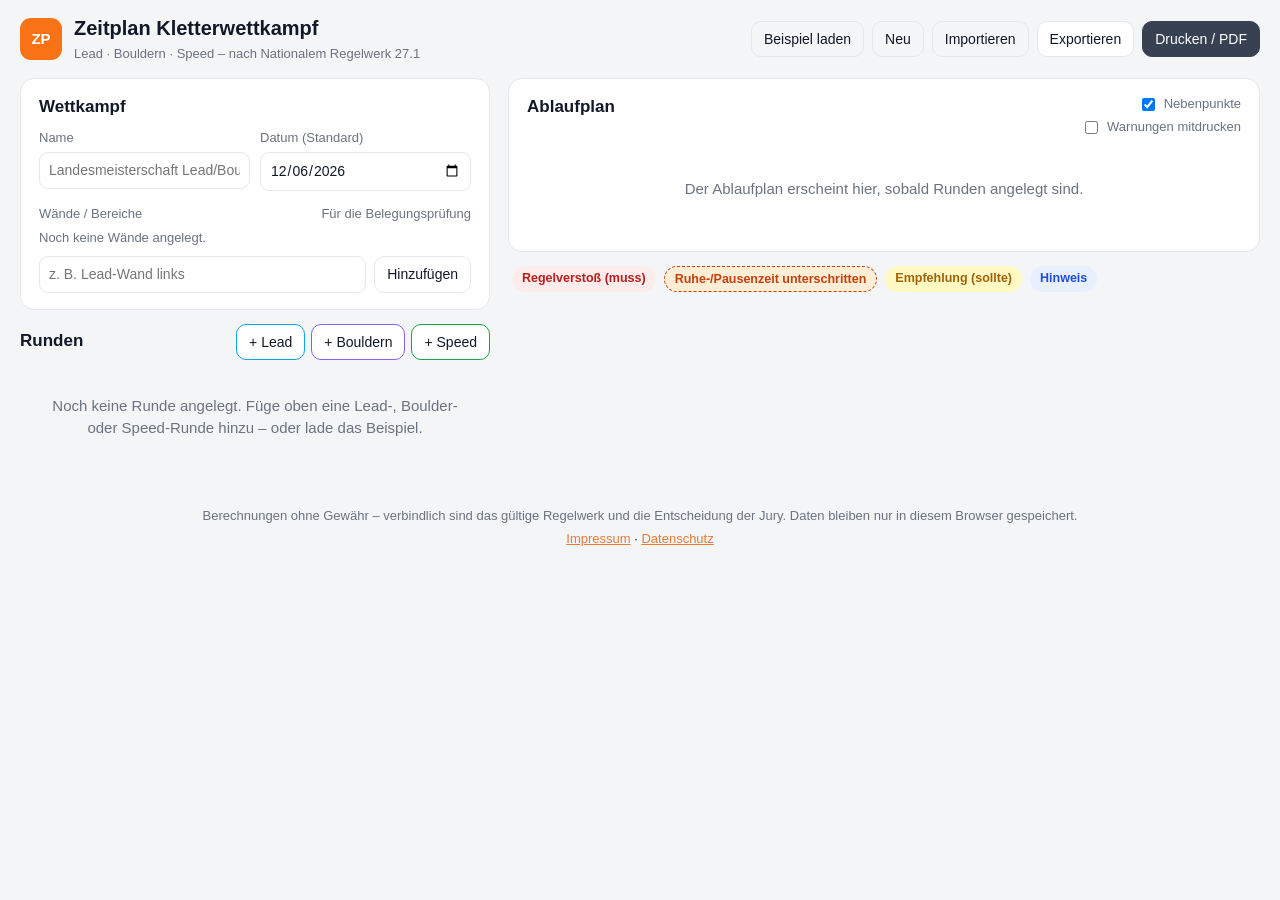
==== index.html @ ea7411f3 "Erste Version: Zeitplan-Rechner für Kletterwettkämpfe Lead, Bouldern und Speed nach Regelwerk 27.1 m" ====
<!doctype html>
<html lang="de">
<head>
<meta charset="utf-8">
<meta http-equiv="Content-Security-Policy" content="default-src 'self'; script-src 'self'; style-src 'self' 'unsafe-inline'; img-src 'self' data:; connect-src 'self'; object-src 'none'; base-uri 'none'; form-action 'none'">
<meta name="referrer" content="no-referrer">
<meta name="viewport" content="width=device-width, initial-scale=1, viewport-fit=cover">
<meta name="theme-color" content="#f4f5f7" media="(prefers-color-scheme: light)">
<meta name="theme-color" content="#0b1120" media="(prefers-color-scheme: dark)">
<title>Zeitplan Kletterwettkampf</title>
<meta name="description" content="Zeitpläne für Kletterwettkämpfe (Lead, Bouldern, Speed) nach dem Nationalen Regelwerk Klettern erstellen und prüfen.">
<link rel="icon" href="data:image/svg+xml,<svg xmlns='http://www.w3.org/2000/svg' viewBox='0 0 100 100'><rect width='100' height='100' rx='22' fill='%23f97316'/><text x='50' y='67' font-size='46' text-anchor='middle' font-family='Arial' font-weight='700' fill='white'>ZP</text></svg>">
<link rel="stylesheet" href="css/style.css">
</head>
<body>
<header class="top">
  <div class="brand"><span class="logo">ZP</span><div><h1>Zeitplan Kletterwettkampf</h1><p class="muted">Lead · Bouldern · Speed – nach Nationalem Regelwerk 27.1</p></div></div>
  <div class="toolbar no-print">
    <button type="button" id="btnExample" class="ghost">Beispiel laden</button>
    <button type="button" id="btnNew" class="ghost">Neu</button>
    <button type="button" id="btnImport" class="ghost">Importieren</button>
    <button type="button" id="btnExport">Exportieren</button>
    <button type="button" id="btnPrint" class="primary">Drucken / PDF</button>
    <input type="file" id="fileImport" accept="application/json,.json" hidden>
  </div>
</header>

<main class="layout">
  <section class="editor no-print" aria-label="Eingabe">
    <div class="card">
      <h2>Wettkampf</h2>
      <div class="grid2">
        <label>Name<input type="text" id="compName" placeholder="Landesmeisterschaft Lead/Boulder 2027"></label>
        <label>Datum (Standard)<input type="date" id="compDate"></label>
      </div>
      <div class="walls">
        <div class="label-row"><span>Wände / Bereiche</span><span class="muted small">Für die Belegungsprüfung</span></div>
        <div id="wallList" class="chips"></div>
        <form id="wallForm" class="inline-form"><input type="text" id="wallInput" placeholder="z. B. Lead-Wand links"><button type="submit">Hinzufügen</button></form>
      </div>
    </div>

    <div class="rounds-head">
      <h2>Runden</h2>
      <div class="add-group">
        <button type="button" data-add="lead" class="tag-lead">+ Lead</button>
        <button type="button" data-add="boulder" class="tag-boulder">+ Bouldern</button>
        <button type="button" data-add="speed" class="tag-speed">+ Speed</button>
      </div>
    </div>
    <div id="roundList"></div>
    <p id="emptyRounds" class="empty muted">Noch keine Runde angelegt. Füge oben eine Lead-, Boulder- oder Speed-Runde hinzu – oder lade das Beispiel.</p>
  </section>

  <section class="plan" aria-label="Ablaufplan">
    <div class="card">
      <div class="plan-head">
        <div>
          <h2 id="planTitle">Ablaufplan</h2>
          <p id="planSub" class="muted small"></p>
        </div>
        <div class="switches no-print">
          <label class="switch"><input type="checkbox" id="showMinor" checked> Nebenpunkte</label>
          <label class="switch"><input type="checkbox" id="printWarn"> Warnungen mitdrucken</label>
        </div>
      </div>
      <div id="summary" class="summary"></div>
      <div id="planBody"></div>
    </div>
    <div class="legend muted small">
      <span class="pill err">Regelverstoß (muss)</span>
      <span class="pill rest">Ruhe-/Pausenzeit unterschritten</span>
      <span class="pill should">Empfehlung (sollte)</span>
      <span class="pill info">Hinweis</span>
    </div>
  </section>
</main>

<footer class="foot no-print">
  <p class="muted small">Berechnungen ohne Gewähr – verbindlich sind das gültige Regelwerk und die Entscheidung der Jury. Daten bleiben nur in diesem Browser gespeichert.</p>
  <p class="small"><a href="impressum.html">Impressum</a> · <a href="datenschutz.html">Datenschutz</a></p>
</footer>

<script src="js/calc.js"></script>
<script src="js/app.js"></script>
</body>
</html>
---- css/style.css ----
:root{
  --bg:#f4f5f7; --card:#ffffff; --text:#111827; --muted:#6b7280; --line:#e5e7eb; --field:#ffffff;
  --accent:#374151; --accent-ink:#ffffff; --brand:#ea7a35; --soft:#f3f4f6;
  --lead:#0ea5e9; --lead-soft:#e0f2fe; --boulder:#8b5cf6; --boulder-soft:#ede9fe; --speed:#16a34a; --speed-soft:#dcfce7;
  --err:#b91c1c; --err-soft:#fdecec; --rest:#c2410c; --rest-soft:#ffedd5; --should:#a16207; --should-soft:#fef9c3; --info:#1d4ed8; --info-soft:#e8efff;
  --radius:14px;
}
@media (prefers-color-scheme: dark){
  :root{
    --bg:#0b1120; --card:#151c2e; --text:#e5e7eb; --muted:#9ca3af; --line:#273248; --field:#0f1626;
    --accent:#e5e7eb; --accent-ink:#111827; --brand:#f08a4b; --soft:#1e2638;
    --lead-soft:#0c2a3d; --boulder-soft:#271c47; --speed-soft:#0f2e1b;
    --err:#f87171; --err-soft:#3a1414; --rest:#fb923c; --rest-soft:#3a1f0b; --should:#facc15; --should-soft:#332a07; --info:#93b4ff; --info-soft:#15203d;
  }
}
*{box-sizing:border-box}
html{-webkit-text-size-adjust:100%}
body{margin:0;background:var(--bg);color:var(--text);font:15px/1.45 -apple-system,BlinkMacSystemFont,"Segoe UI",Roboto,Helvetica,Arial,sans-serif}
h1{font-size:20px;margin:0} h2{font-size:17px;margin:0 0 10px} h3{font-size:15px;margin:0}
a{color:var(--brand)}
.muted{color:var(--muted)} .small{font-size:13px}
button{font:inherit;font-size:14px;border:1px solid var(--line);background:var(--card);color:var(--text);border-radius:10px;padding:7px 12px;cursor:pointer}
button:hover{border-color:var(--muted)}
button.primary{background:var(--accent);color:var(--accent-ink);border-color:var(--accent)}
button.ghost{background:transparent}
button.icon{padding:4px 9px}
button.mini{font-size:12px;padding:3px 8px;border-radius:8px}
input,select{font:inherit;font-size:14px;color:var(--text);background:var(--field);border:1px solid var(--line);border-radius:9px;padding:7px 9px;width:100%;min-width:0}
input[type=checkbox]{width:auto}
input:focus,select:focus,button:focus-visible{outline:2px solid var(--brand);outline-offset:1px}
label{display:flex;flex-direction:column;gap:4px;font-size:13px;color:var(--muted)}
label.check{flex-direction:row;align-items:center;gap:8px;color:var(--text)}
.top{display:flex;justify-content:space-between;align-items:center;gap:12px;flex-wrap:wrap;padding:14px 20px;max-width:1500px;margin:0 auto}
.brand{display:flex;align-items:center;gap:12px}
.brand p{margin:2px 0 0;font-size:13px}
.logo{width:42px;height:42px;border-radius:11px;background:#f97316;color:#fff;font-weight:700;display:grid;place-items:center;flex:none}
.toolbar{display:flex;gap:8px;flex-wrap:wrap}
.layout{display:grid;grid-template-columns:minmax(0,470px) minmax(0,1fr);gap:18px;padding:0 20px 20px;max-width:1500px;margin:0 auto;align-items:start}
@media (max-width:1000px){.layout{grid-template-columns:minmax(0,1fr);padding:0 16px 16px}.top{padding:14px 16px}}
.card{background:var(--card);border:1px solid var(--line);border-radius:var(--radius);padding:16px 18px;margin-bottom:14px}
.grid2{display:grid;grid-template-columns:repeat(2,minmax(0,1fr));gap:10px}
.grid3{display:grid;grid-template-columns:repeat(3,minmax(0,1fr));gap:10px}
@media (max-width:520px){.grid3{grid-template-columns:repeat(2,minmax(0,1fr))}}
.walls{margin-top:14px}
.label-row{display:flex;justify-content:space-between;align-items:baseline;font-size:13px;color:var(--muted);margin-bottom:6px}
.chips{display:flex;flex-wrap:wrap;gap:6px;margin-bottom:8px}
.chip{display:inline-flex;align-items:center;gap:4px;background:var(--soft);border-radius:999px;padding:3px 4px 3px 10px;font-size:13px}
.chip button{border:0;background:transparent;padding:0 6px;font-size:15px;line-height:1;color:var(--muted)}
.inline-form{display:flex;gap:8px}
.rounds-head{display:flex;justify-content:space-between;align-items:center;gap:8px;flex-wrap:wrap;margin:4px 0 10px}
.rounds-head h2{margin:0}
.add-group{display:flex;gap:6px;flex-wrap:wrap}
.tag-lead{border-color:var(--lead)} .tag-boulder{border-color:var(--boulder)} .tag-speed{border-color:var(--speed)}
.empty{text-align:center;padding:20px}
.round{padding:0;overflow:hidden;border-left:5px solid var(--line)}
.round.d-lead{border-left-color:var(--lead)} .round.d-boulder{border-left-color:var(--boulder)} .round.d-speed{border-left-color:var(--speed)}
.round-head{display:flex;align-items:center;gap:10px;padding:12px 14px;cursor:pointer}
.round-head .title{flex:1;min-width:0}
.round-head .title b{display:block;font-size:15px;white-space:nowrap;overflow:hidden;text-overflow:ellipsis}
.round-head .title span{font-size:13px;color:var(--muted)}
.round-head .chev{transition:transform .15s;color:var(--muted)}
.round.open .chev{transform:rotate(90deg)}
.round-body{display:none;padding:2px 14px 14px;border-top:1px solid var(--line)}
.round.open .round-body{display:block}
.fs{margin-top:12px}
.fs-title{font-size:12px;font-weight:600;color:var(--muted);text-transform:uppercase;letter-spacing:.04em;margin:0 0 6px}
.wallpick{display:flex;flex-wrap:wrap;gap:6px 14px}
.round-actions{display:flex;gap:8px;justify-content:flex-end;margin-top:14px}
.warns{display:flex;flex-direction:column;gap:6px;margin-top:12px}
.warn{border-radius:10px;padding:8px 10px;font-size:13px;display:flex;gap:8px;align-items:flex-start;justify-content:space-between}
.warn.error{background:var(--err-soft);color:var(--err)}
.warn.rest{background:var(--rest-soft);color:var(--rest);border:1.5px dashed var(--rest)}
.warn.should{background:var(--should-soft);color:var(--should)}
.warn.info{background:var(--info-soft);color:var(--info)}
.warn button{flex:none;border-color:currentColor;color:inherit;background:transparent}
.badges{display:flex;gap:4px}
.badge{font-size:11px;font-weight:700;border-radius:999px;padding:2px 7px}
.badge.error{background:var(--err-soft);color:var(--err)} .badge.rest{background:var(--rest-soft);color:var(--rest)} .badge.should{background:var(--should-soft);color:var(--should)} .badge.info{background:var(--info-soft);color:var(--info)}
details.detail{margin-top:12px}
details.detail summary{cursor:pointer;font-size:13px;color:var(--muted)}
.detail-wrap{max-height:320px;overflow:auto;margin-top:6px;border:1px solid var(--line);border-radius:10px}
table{border-collapse:collapse;width:100%}
.detail-wrap td,.detail-wrap th{font-size:12.5px;padding:4px 8px;border-bottom:1px solid var(--line);text-align:left;white-space:nowrap}
.detail-wrap th{position:sticky;top:0;background:var(--card);color:var(--muted);font-weight:600}
td.warncell{color:var(--rest);font-weight:600}
.plan-head{display:flex;justify-content:space-between;align-items:flex-start;gap:10px}
.switch{flex-direction:row;align-items:center;gap:6px;white-space:nowrap}
.switches{display:flex;flex-direction:column;gap:4px;align-items:flex-end}
.summary{display:flex;gap:8px;flex-wrap:wrap;margin:6px 0 12px}
.pill{display:inline-block;border-radius:999px;padding:3px 10px;font-size:12.5px;font-weight:600}
.pill.err{background:var(--err-soft);color:var(--err)} .pill.rest{background:var(--rest-soft);color:var(--rest);border:1.5px dashed var(--rest)} .pill.should{background:var(--should-soft);color:var(--should)} .pill.info{background:var(--info-soft);color:var(--info)} .pill.ok{background:var(--speed-soft);color:var(--speed)}
.legend{display:flex;gap:8px;flex-wrap:wrap;padding:0 4px}
.day-title{font-size:15px;font-weight:700;margin:16px 0 6px;padding-bottom:4px;border-bottom:2px solid var(--text)}
.day-title:first-child{margin-top:0}
.plan-table{table-layout:fixed}
.plan-table th{font-size:12px;color:var(--muted);text-align:left;font-weight:600;padding:6px 8px;border-bottom:1px solid var(--line)}
.plan-table td{font-size:14px;padding:7px 8px;border-bottom:1px solid var(--line);vertical-align:top}
.plan-table col.c-time{width:62px} .plan-table col.c-cat{width:24%} .plan-table col.c-wall{width:16%}
.plan-table tr.minor td{color:var(--muted);font-size:13px;padding-top:4px;padding-bottom:4px}
.plan-table tr.main td.ev{font-weight:600}
.plan-table td.time{font-variant-numeric:tabular-nums;font-weight:600}
.dot{display:inline-block;width:9px;height:9px;border-radius:50%;margin-right:6px;vertical-align:1px}
.dot.lead{background:var(--lead)} .dot.boulder{background:var(--boulder)} .dot.speed{background:var(--speed)}
.cat small{display:block;color:var(--muted);font-size:12px}
.rowwarn{display:block;margin-top:4px;font-size:12.5px;font-weight:600;border-radius:7px;padding:3px 7px}
.rowwarn.error{background:var(--err-soft);color:var(--err)} .rowwarn.rest{background:var(--rest-soft);color:var(--rest);border:1.5px dashed var(--rest)} .rowwarn.should{background:var(--should-soft);color:var(--should)} .rowwarn.info{background:var(--info-soft);color:var(--info)}
.jump{cursor:pointer}
.jump:hover td{background:var(--soft)}
.foot{text-align:center;padding:10px 16px 30px}
.foot p{margin:4px 0}
@media (max-width:640px){
  .plan-table col.c-wall{width:0}.plan-table .wallcol{display:none}
  .plan-table col.c-cat{width:32%}
}
@media print{
  @page{size:A4;margin:12mm}
  body{background:#fff;color:#000;font-size:12px}
  .no-print{display:none!important}
  .layout{display:block;padding:0}
  .top{padding:0 0 8px}
  .card{border:0;padding:0}
  .plan-table td{font-size:11.5px;padding:4px 6px}
  .plan-table tr{break-inside:avoid}
  .day-title{break-after:avoid}
  .rowwarn{border:1px solid #999!important;background:#fff!important;color:#000!important}
  .legend{display:none}
  body:not(.print-warn) .rowwarn, body:not(.print-warn) .summary{display:none}
}
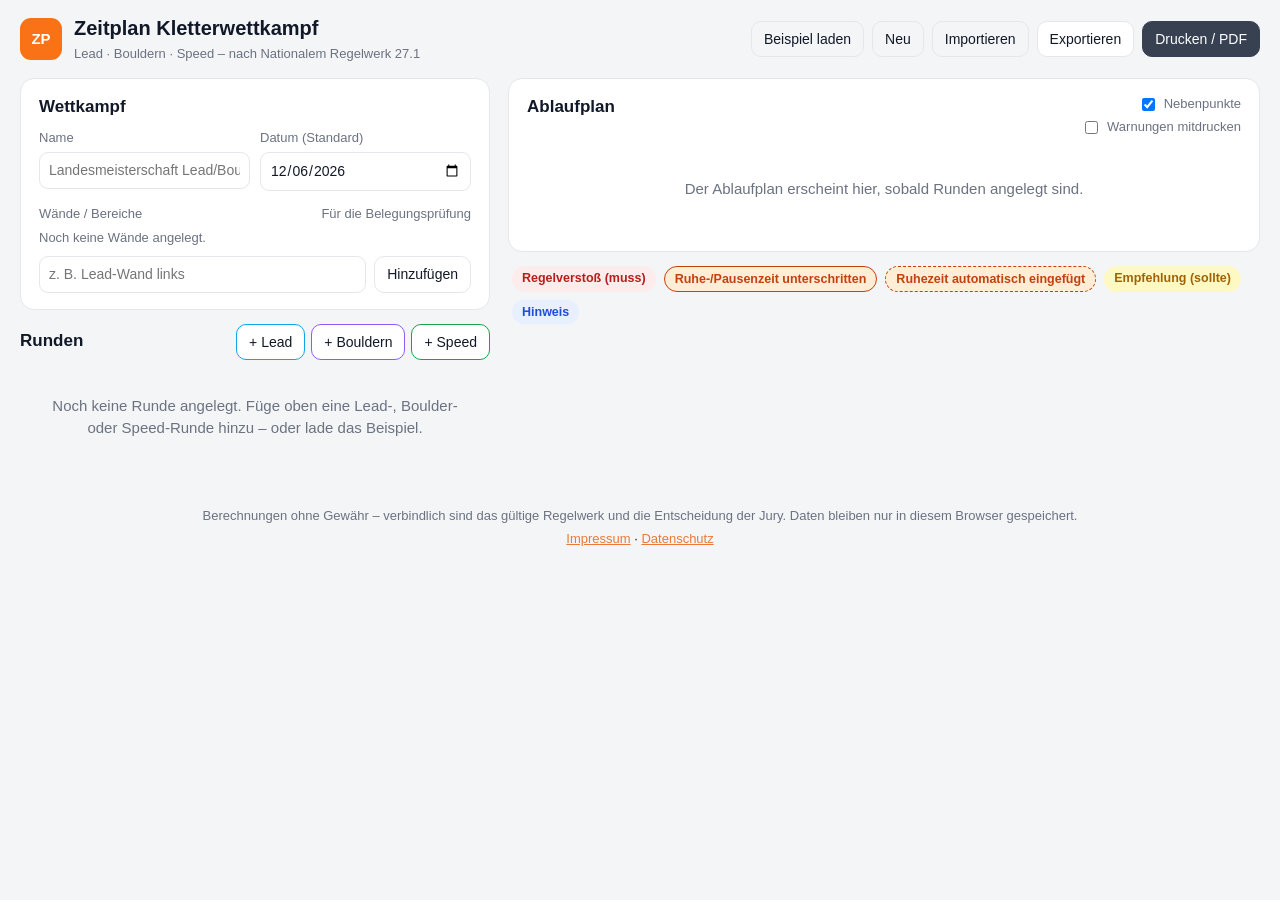
==== commit 764165fb: "Lead: 50-min-Ruhezeit automatisch, Routen parallel/nacheinander; Boulder: Pausen-Rotation; einfacher" ====
--- a/index.html
+++ b/index.html
@@ -70,6 +70,7 @@
     <div class="legend muted small">
       <span class="pill err">Regelverstoß (muss)</span>
       <span class="pill rest">Ruhe-/Pausenzeit unterschritten</span>
+      <span class="pill auto">Ruhezeit automatisch eingefügt</span>
       <span class="pill should">Empfehlung (sollte)</span>
       <span class="pill info">Hinweis</span>
     </div>
--- a/css/style.css
+++ b/css/style.css
@@ -62,6 +62,30 @@
 .round.open .chev{transform:rotate(90deg)}
 .round-body{display:none;padding:2px 14px 14px;border-top:1px solid var(--line)}
 .round.open .round-body{display:block}
+.frow{display:flex;flex-wrap:wrap;gap:8px 10px;align-items:flex-end;margin-top:10px}
+.frow .cat-in{flex:1;min-width:160px}
+.seg{display:inline-flex;border:1px solid var(--line);border-radius:10px;overflow:hidden;background:var(--field);flex-wrap:wrap}
+.seg button{border:0;border-radius:0;padding:7px 11px;font-size:13.5px;background:transparent;color:var(--muted)}
+.seg button+button{border-left:1px solid var(--line)}
+.seg button.on{background:var(--accent);color:var(--accent-ink);font-weight:600}
+.nf{width:auto;flex:0 0 auto}
+.nf input[type=time]{width:110px}
+.num{display:flex;align-items:center;border:1px solid var(--line);border-radius:9px;background:var(--field);overflow:hidden}
+.num input{border:0;border-radius:0;width:64px;padding:7px 4px 7px 9px;background:transparent}
+.num:focus-within{outline:2px solid var(--brand);outline-offset:1px}
+.num input:focus{outline:none}
+.num em{font-style:normal;font-size:12.5px;color:var(--muted);padding-right:9px}
+.lab{display:flex;flex-direction:column;gap:4px;font-size:13px;color:var(--muted)}
+.lab-inline{font-size:13px;color:var(--muted);align-self:center}
+.walls-row{align-items:center}
+.wchip{border-radius:999px;padding:5px 12px;font-size:13px;color:var(--muted)}
+.wchip.on{background:var(--accent);color:var(--accent-ink);border-color:var(--accent)}
+.hint{margin:6px 0 0;font-size:12.5px;color:var(--muted)}
+details.more{margin-top:12px;border-top:1px solid var(--line);padding-top:10px}
+details.more summary{cursor:pointer;font-size:13.5px;font-weight:600}
+.fgrid{display:flex;flex-wrap:wrap;gap:10px;margin-top:10px}
+.fgrid .nf{flex:1 1 150px}
+.fgrid .num input{width:100%}
 .fs{margin-top:12px}
 .fs-title{font-size:12px;font-weight:600;color:var(--muted);text-transform:uppercase;letter-spacing:.04em;margin:0 0 6px}
 .wallpick{display:flex;flex-wrap:wrap;gap:6px 14px}
@@ -69,12 +93,14 @@
 .warns{display:flex;flex-direction:column;gap:6px;margin-top:12px}
 .warn{border-radius:10px;padding:8px 10px;font-size:13px;display:flex;gap:8px;align-items:flex-start;justify-content:space-between}
 .warn.error{background:var(--err-soft);color:var(--err)}
-.warn.rest{background:var(--rest-soft);color:var(--rest);border:1.5px dashed var(--rest)}
+.warn.auto{background:var(--rest-soft);color:var(--rest);border:1.5px dashed var(--rest)}
+.warn.rest{background:var(--rest-soft);color:var(--rest);border:1.5px solid var(--rest)}
 .warn.should{background:var(--should-soft);color:var(--should)}
 .warn.info{background:var(--info-soft);color:var(--info)}
 .warn button{flex:none;border-color:currentColor;color:inherit;background:transparent}
 .badges{display:flex;gap:4px}
 .badge{font-size:11px;font-weight:700;border-radius:999px;padding:2px 7px}
+.badge.auto{background:var(--rest-soft);color:var(--rest)}
 .badge.error{background:var(--err-soft);color:var(--err)} .badge.rest{background:var(--rest-soft);color:var(--rest)} .badge.should{background:var(--should-soft);color:var(--should)} .badge.info{background:var(--info-soft);color:var(--info)}
 details.detail{margin-top:12px}
 details.detail summary{cursor:pointer;font-size:13px;color:var(--muted)}
@@ -88,7 +114,8 @@
 .switches{display:flex;flex-direction:column;gap:4px;align-items:flex-end}
 .summary{display:flex;gap:8px;flex-wrap:wrap;margin:6px 0 12px}
 .pill{display:inline-block;border-radius:999px;padding:3px 10px;font-size:12.5px;font-weight:600}
-.pill.err{background:var(--err-soft);color:var(--err)} .pill.rest{background:var(--rest-soft);color:var(--rest);border:1.5px dashed var(--rest)} .pill.should{background:var(--should-soft);color:var(--should)} .pill.info{background:var(--info-soft);color:var(--info)} .pill.ok{background:var(--speed-soft);color:var(--speed)}
+.pill.auto{background:var(--rest-soft);color:var(--rest);border:1.5px dashed var(--rest)}
+.pill.err{background:var(--err-soft);color:var(--err)} .pill.rest{background:var(--rest-soft);color:var(--rest);border:1.5px solid var(--rest)} .pill.should{background:var(--should-soft);color:var(--should)} .pill.info{background:var(--info-soft);color:var(--info)} .pill.ok{background:var(--speed-soft);color:var(--speed)}
 .legend{display:flex;gap:8px;flex-wrap:wrap;padding:0 4px}
 .day-title{font-size:15px;font-weight:700;margin:16px 0 6px;padding-bottom:4px;border-bottom:2px solid var(--text)}
 .day-title:first-child{margin-top:0}
@@ -103,7 +130,8 @@
 .dot.lead{background:var(--lead)} .dot.boulder{background:var(--boulder)} .dot.speed{background:var(--speed)}
 .cat small{display:block;color:var(--muted);font-size:12px}
 .rowwarn{display:block;margin-top:4px;font-size:12.5px;font-weight:600;border-radius:7px;padding:3px 7px}
-.rowwarn.error{background:var(--err-soft);color:var(--err)} .rowwarn.rest{background:var(--rest-soft);color:var(--rest);border:1.5px dashed var(--rest)} .rowwarn.should{background:var(--should-soft);color:var(--should)} .rowwarn.info{background:var(--info-soft);color:var(--info)}
+.rowwarn.auto{background:var(--rest-soft);color:var(--rest);border:1.5px dashed var(--rest)}
+.rowwarn.error{background:var(--err-soft);color:var(--err)} .rowwarn.rest{background:var(--rest-soft);color:var(--rest);border:1.5px solid var(--rest)} .rowwarn.should{background:var(--should-soft);color:var(--should)} .rowwarn.info{background:var(--info-soft);color:var(--info)}
 .jump{cursor:pointer}
 .jump:hover td{background:var(--soft)}
 .foot{text-align:center;padding:10px 16px 30px}
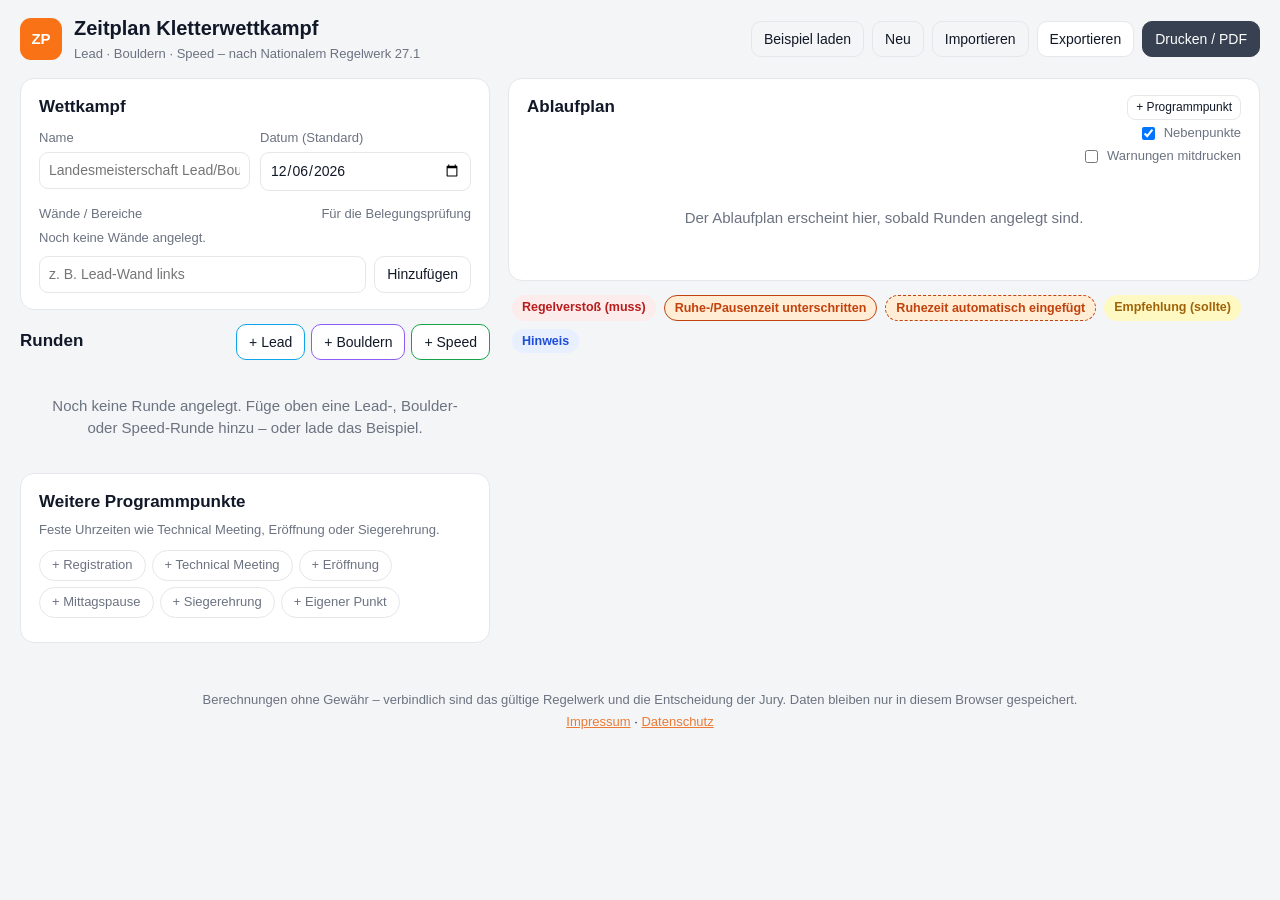
==== commit 11ec5a07: "Lead: Feld aufteilen mit Pause und Routentausch; Programmpunkte; zusammengefasste Öffnungen - Lead p" ====
--- a/index.html
+++ b/index.html
@@ -50,6 +50,13 @@
     </div>
     <div id="roundList"></div>
     <p id="emptyRounds" class="empty muted">Noch keine Runde angelegt. Füge oben eine Lead-, Boulder- oder Speed-Runde hinzu – oder lade das Beispiel.</p>
+
+    <div class="card" id="itemsCard">
+      <h2>Weitere Programmpunkte</h2>
+      <p class="muted small" style="margin:-4px 0 10px">Feste Uhrzeiten wie Technical Meeting, Eröffnung oder Siegerehrung.</p>
+      <div id="itemList"></div>
+      <div id="itemPresets" class="chips" style="margin-top:10px"></div>
+    </div>
   </section>
 
   <section class="plan" aria-label="Ablaufplan">
@@ -60,6 +67,7 @@
           <p id="planSub" class="muted small"></p>
         </div>
         <div class="switches no-print">
+          <button type="button" class="mini" data-additem="">+ Programmpunkt</button>
           <label class="switch"><input type="checkbox" id="showMinor" checked> Nebenpunkte</label>
           <label class="switch"><input type="checkbox" id="printWarn"> Warnungen mitdrucken</label>
         </div>
--- a/css/style.css
+++ b/css/style.css
@@ -127,6 +127,14 @@
 .plan-table tr.main td.ev{font-weight:600}
 .plan-table td.time{font-variant-numeric:tabular-nums;font-weight:600}
 .dot{display:inline-block;width:9px;height:9px;border-radius:50%;margin-right:6px;vertical-align:1px}
+.dot.item{background:var(--muted)}
+.item{display:grid;grid-template-columns:96px minmax(0,1fr) 140px auto;gap:6px;padding:8px 0;border-bottom:1px solid var(--line);align-items:center}
+.item input[data-ik=time]{grid-column:1;grid-row:1}
+.item input[data-ik=title]{grid-column:2 / 4;grid-row:1;font-weight:600}
+.item button{grid-column:4;grid-row:1}
+.item input[data-ik=note]{grid-column:1 / 3;grid-row:2}
+.item input[data-ik=day]{grid-column:3 / 5;grid-row:2}
+.plan-table tr.item-row td.ev{font-weight:600}
 .dot.lead{background:var(--lead)} .dot.boulder{background:var(--boulder)} .dot.speed{background:var(--speed)}
 .cat small{display:block;color:var(--muted);font-size:12px}
 .rowwarn{display:block;margin-top:4px;font-size:12.5px;font-weight:600;border-radius:7px;padding:3px 7px}
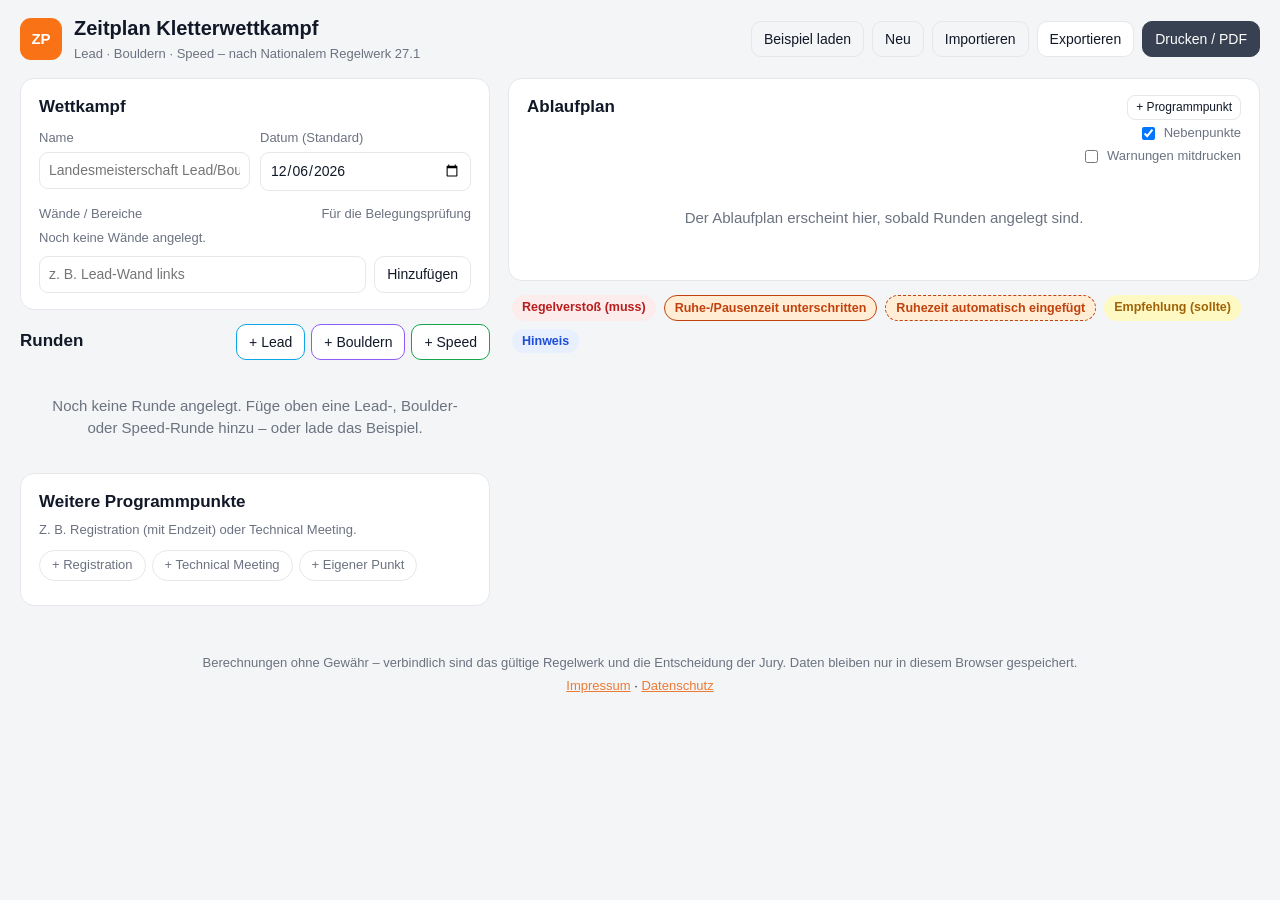
==== commit 2bdee290: "Boulder-Formate nach Rotationsschema, Startgruppen, verschränkte Speed-Finals, Start im Anschluss - " ====
--- a/index.html
+++ b/index.html
@@ -53,7 +53,7 @@
 
     <div class="card" id="itemsCard">
       <h2>Weitere Programmpunkte</h2>
-      <p class="muted small" style="margin:-4px 0 10px">Feste Uhrzeiten wie Technical Meeting, Eröffnung oder Siegerehrung.</p>
+      <p class="muted small" style="margin:-4px 0 10px">Z. B. Registration (mit Endzeit) oder Technical Meeting.</p>
       <div id="itemList"></div>
       <div id="itemPresets" class="chips" style="margin-top:10px"></div>
     </div>
--- a/css/style.css
+++ b/css/style.css
@@ -128,12 +128,13 @@
 .plan-table td.time{font-variant-numeric:tabular-nums;font-weight:600}
 .dot{display:inline-block;width:9px;height:9px;border-radius:50%;margin-right:6px;vertical-align:1px}
 .dot.item{background:var(--muted)}
-.item{display:grid;grid-template-columns:96px minmax(0,1fr) 140px auto;gap:6px;padding:8px 0;border-bottom:1px solid var(--line);align-items:center}
+.item{display:grid;grid-template-columns:96px 96px minmax(0,1fr) auto;gap:6px;padding:8px 0;border-bottom:1px solid var(--line);align-items:center}
 .item input[data-ik=time]{grid-column:1;grid-row:1}
-.item input[data-ik=title]{grid-column:2 / 4;grid-row:1;font-weight:600}
+.item input[data-ik=until]{grid-column:2;grid-row:1}
+.item input[data-ik=title]{grid-column:3;grid-row:1;font-weight:600}
 .item button{grid-column:4;grid-row:1}
-.item input[data-ik=note]{grid-column:1 / 3;grid-row:2}
-.item input[data-ik=day]{grid-column:3 / 5;grid-row:2}
+.item input[data-ik=day]{grid-column:1 / 3;grid-row:2}
+.item input[data-ik=note]{grid-column:3 / 5;grid-row:2}
 .plan-table tr.item-row td.ev{font-weight:600}
 .dot.lead{background:var(--lead)} .dot.boulder{background:var(--boulder)} .dot.speed{background:var(--speed)}
 .cat small{display:block;color:var(--muted);font-size:12px}
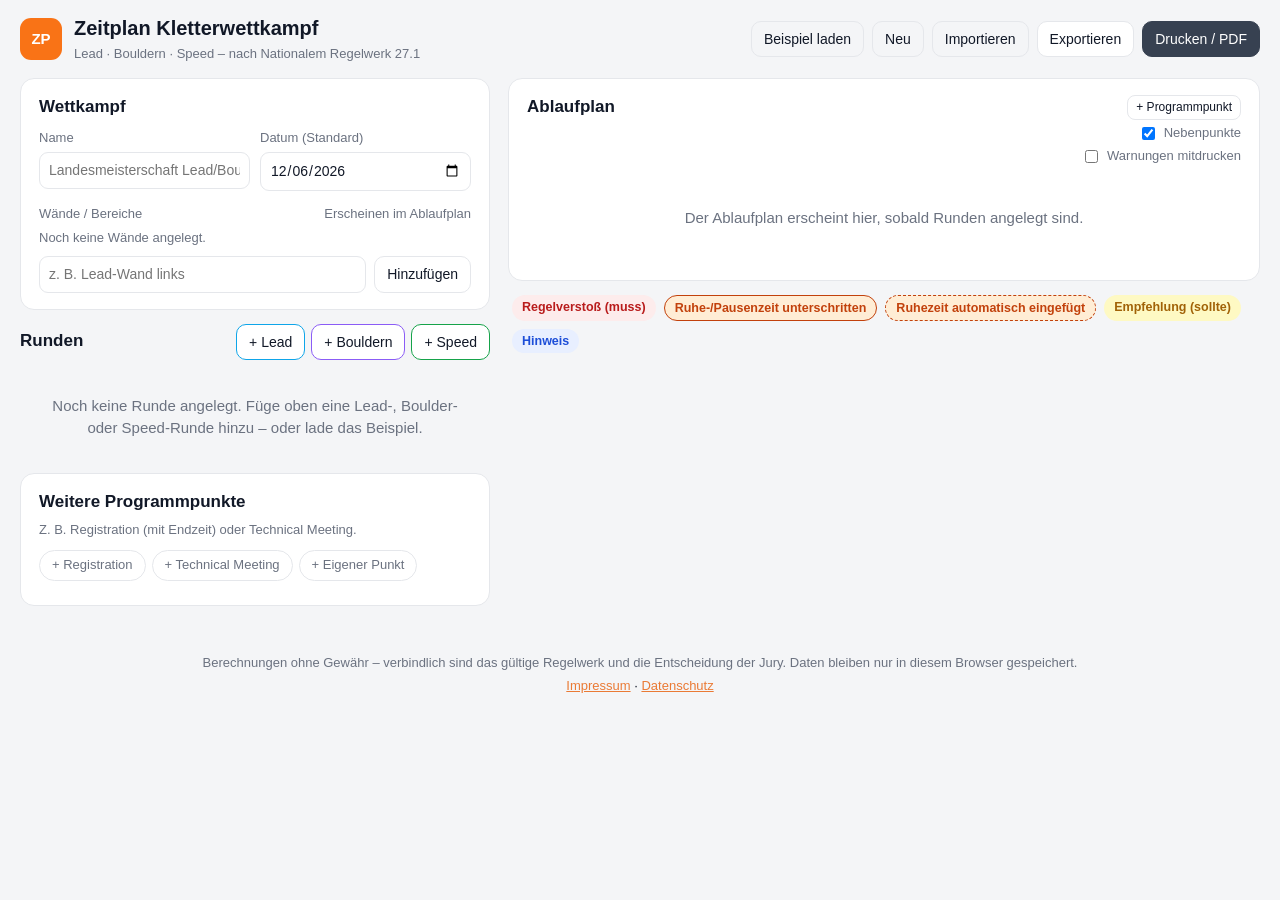
==== commit 35b39c6b: "Belegungsprüfung der Wände entfernt, Wände bleiben als Zuordnung im Plan Co-Authored-By: Claude Opus" ====
--- a/index.html
+++ b/index.html
@@ -34,7 +34,7 @@
         <label>Datum (Standard)<input type="date" id="compDate"></label>
       </div>
       <div class="walls">
-        <div class="label-row"><span>Wände / Bereiche</span><span class="muted small">Für die Belegungsprüfung</span></div>
+        <div class="label-row"><span>Wände / Bereiche</span><span class="muted small">Erscheinen im Ablaufplan</span></div>
         <div id="wallList" class="chips"></div>
         <form id="wallForm" class="inline-form"><input type="text" id="wallInput" placeholder="z. B. Lead-Wand links"><button type="submit">Hinzufügen</button></form>
       </div>
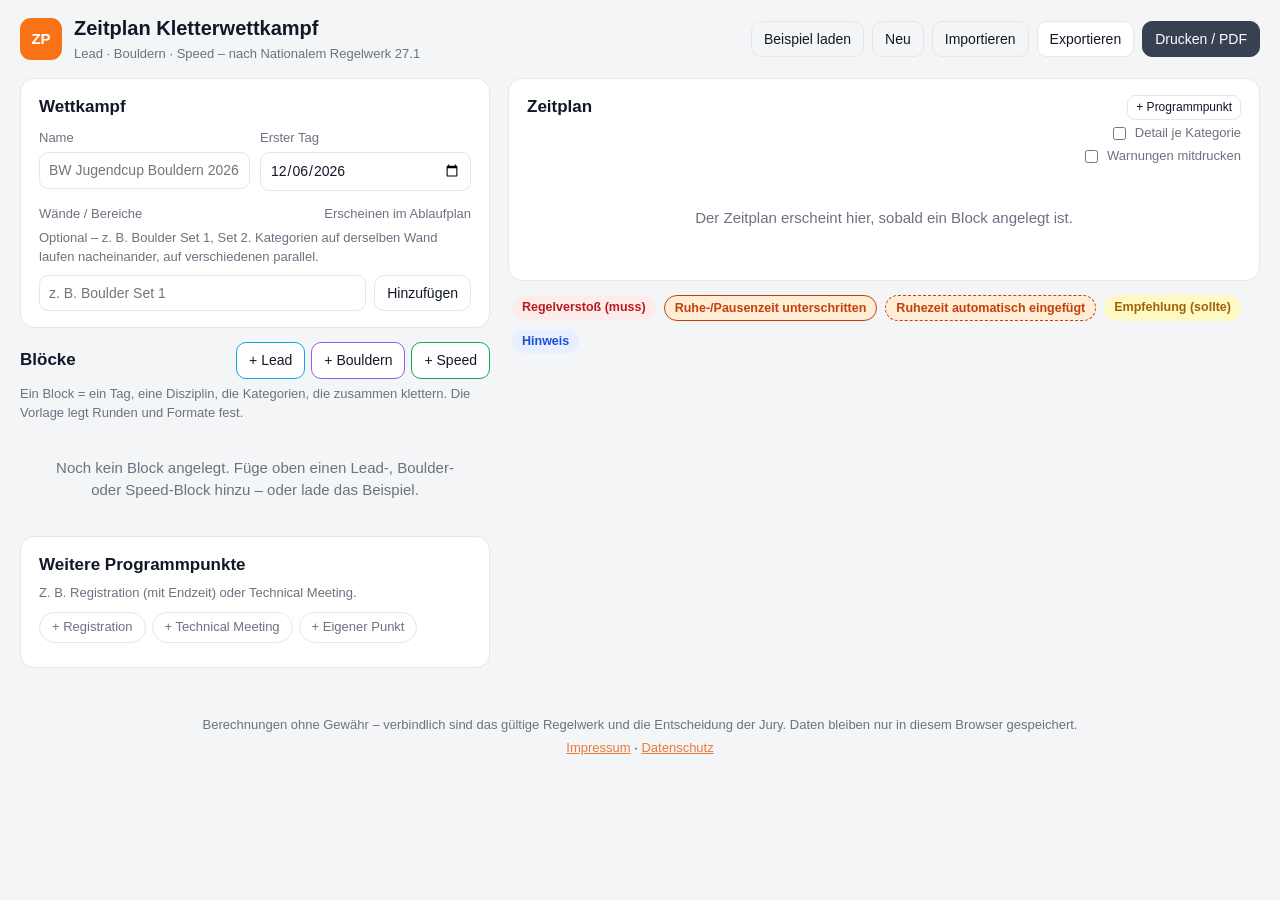
==== commit 42895da8: "Eingabe in Blöcken mit Vorlagen, Zeitplan im Stil der Ausschreibung - Block = Tag + Disziplin + Kate" ====
--- a/index.html
+++ b/index.html
@@ -30,26 +30,27 @@
     <div class="card">
       <h2>Wettkampf</h2>
       <div class="grid2">
-        <label>Name<input type="text" id="compName" placeholder="Landesmeisterschaft Lead/Boulder 2027"></label>
-        <label>Datum (Standard)<input type="date" id="compDate"></label>
+        <label>Name<input type="text" id="compName" placeholder="BW Jugendcup Bouldern 2026"></label>
+        <label>Erster Tag<input type="date" id="compDate"></label>
       </div>
       <div class="walls">
         <div class="label-row"><span>Wände / Bereiche</span><span class="muted small">Erscheinen im Ablaufplan</span></div>
         <div id="wallList" class="chips"></div>
-        <form id="wallForm" class="inline-form"><input type="text" id="wallInput" placeholder="z. B. Lead-Wand links"><button type="submit">Hinzufügen</button></form>
+        <form id="wallForm" class="inline-form"><input type="text" id="wallInput" placeholder="z. B. Boulder Set 1"><button type="submit">Hinzufügen</button></form>
       </div>
     </div>
 
     <div class="rounds-head">
-      <h2>Runden</h2>
+      <h2>Blöcke</h2>
       <div class="add-group">
-        <button type="button" data-add="lead" class="tag-lead">+ Lead</button>
-        <button type="button" data-add="boulder" class="tag-boulder">+ Bouldern</button>
-        <button type="button" data-add="speed" class="tag-speed">+ Speed</button>
+        <button type="button" data-addblock="lead" class="tag-lead">+ Lead</button>
+        <button type="button" data-addblock="boulder" class="tag-boulder">+ Bouldern</button>
+        <button type="button" data-addblock="speed" class="tag-speed">+ Speed</button>
       </div>
     </div>
-    <div id="roundList"></div>
-    <p id="emptyRounds" class="empty muted">Noch keine Runde angelegt. Füge oben eine Lead-, Boulder- oder Speed-Runde hinzu – oder lade das Beispiel.</p>
+    <p class="muted small" style="margin:-4px 0 10px">Ein Block = ein Tag, eine Disziplin, die Kategorien, die zusammen klettern. Die Vorlage legt Runden und Formate fest.</p>
+    <div id="blockList"></div>
+    <p id="emptyBlocks" class="empty muted">Noch kein Block angelegt. Füge oben einen Lead-, Boulder- oder Speed-Block hinzu – oder lade das Beispiel.</p>
 
     <div class="card" id="itemsCard">
       <h2>Weitere Programmpunkte</h2>
@@ -68,7 +69,7 @@
         </div>
         <div class="switches no-print">
           <button type="button" class="mini" data-additem="">+ Programmpunkt</button>
-          <label class="switch"><input type="checkbox" id="showMinor" checked> Nebenpunkte</label>
+          <label class="switch"><input type="checkbox" id="showDetail"> Detail je Kategorie</label>
           <label class="switch"><input type="checkbox" id="printWarn"> Warnungen mitdrucken</label>
         </div>
       </div>
--- a/css/style.css
+++ b/css/style.css
@@ -163,3 +163,26 @@
   .legend{display:none}
   body:not(.print-warn) .rowwarn, body:not(.print-warn) .summary{display:none}
 }
+
+/* Blöcke */
+.nf.grow{flex:1 1 220px}
+table.cats{width:100%;border-collapse:collapse;margin-top:12px;table-layout:fixed}
+table.cats th{font-size:12px;color:var(--muted);font-weight:600;text-align:left;padding:0 4px 4px}
+table.cats td{padding:3px 4px}
+table.cats th.n,table.cats td.n{width:78px}
+table.cats td:last-child,table.cats th:last-child{width:34px}
+table.cats input,table.cats select{padding:6px 7px}
+table.cats + .mini{margin-top:6px}
+.phase-detail{border-top:1px dashed var(--line);margin-top:12px;padding-top:8px}
+.phase-detail .fs-title{margin-bottom:0}
+
+/* Zeitplan im Stil einer Ausschreibung */
+.day{margin-bottom:22px}
+.day .day-title{font-size:16px;margin:0 0 8px}
+table.sched{width:100%;border-collapse:collapse}
+table.sched td{padding:5px 8px;font-size:14.5px;border-bottom:1px solid var(--line);vertical-align:top}
+table.sched td.tm{white-space:nowrap;text-align:left;width:46%;font-variant-numeric:tabular-nums}
+table.sched tr.main td{font-weight:600}
+.day-warns{display:flex;flex-direction:column;gap:4px;margin-top:8px}
+.day .plan-table{margin-top:12px}
+@media print{ table.sched td{font-size:12px;padding:3px 6px} body:not(.print-warn) .day-warns{display:none} }
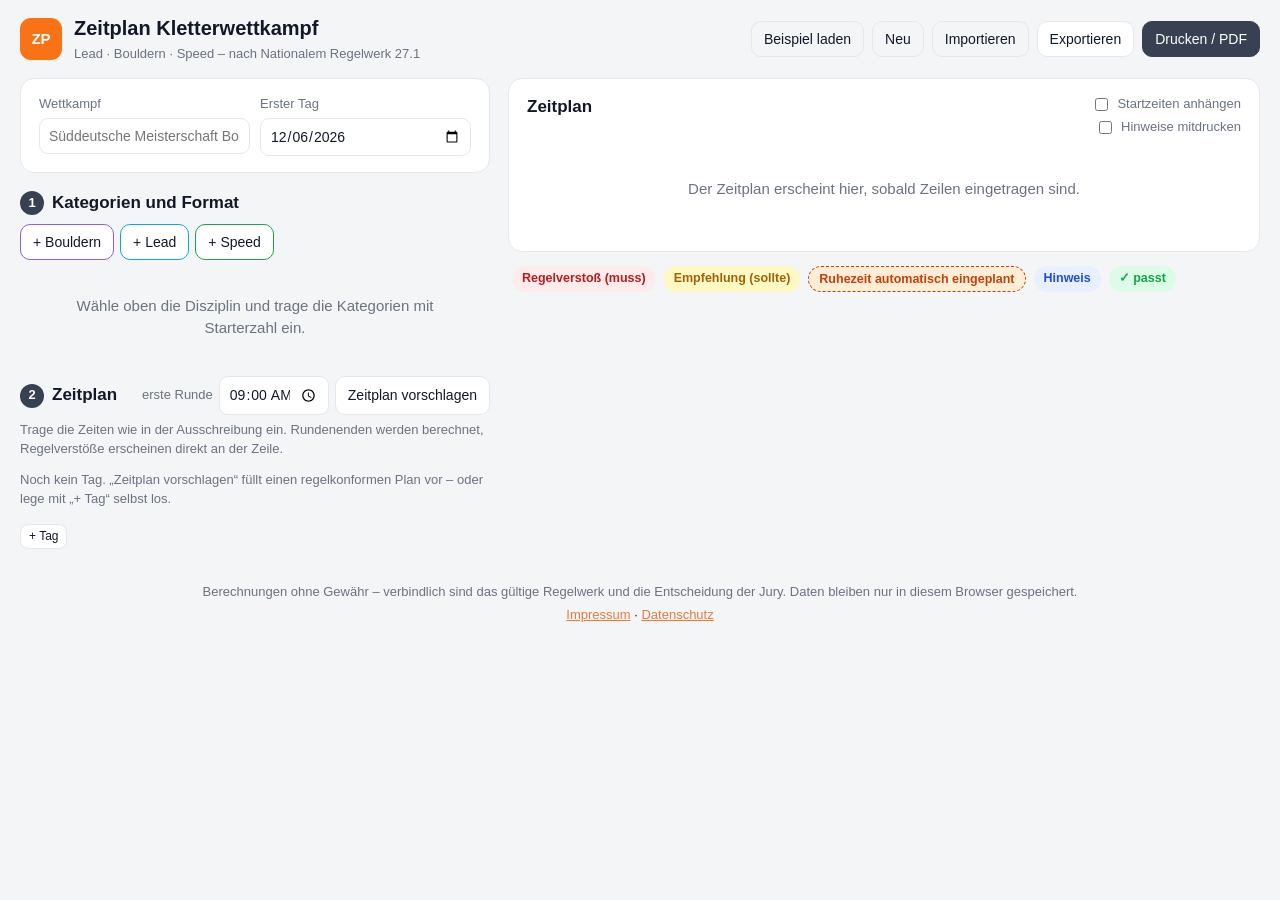
==== commit 1c0adcba: "Zeitplan selbst eintippen: Tool berechnet Rundenenden und prüft gegen das Regelwerk - Schritt 1: Kat" ====
--- a/index.html
+++ b/index.html
@@ -28,60 +28,53 @@
 <main class="layout">
   <section class="editor no-print" aria-label="Eingabe">
     <div class="card">
-      <h2>Wettkampf</h2>
       <div class="grid2">
-        <label>Name<input type="text" id="compName" placeholder="BW Jugendcup Bouldern 2026"></label>
+        <label>Wettkampf<input type="text" id="compName" placeholder="Süddeutsche Meisterschaft Bouldern"></label>
         <label>Erster Tag<input type="date" id="compDate"></label>
-      </div>
-      <div class="walls">
-        <div class="label-row"><span>Wände / Bereiche</span><span class="muted small">Erscheinen im Ablaufplan</span></div>
-        <div id="wallList" class="chips"></div>
-        <form id="wallForm" class="inline-form"><input type="text" id="wallInput" placeholder="z. B. Boulder Set 1"><button type="submit">Hinzufügen</button></form>
       </div>
     </div>
 
-    <div class="rounds-head">
-      <h2>Blöcke</h2>
+    <div class="sec-head">
+      <h2><span class="step">1</span> Kategorien und Format</h2>
       <div class="add-group">
-        <button type="button" data-addblock="lead" class="tag-lead">+ Lead</button>
-        <button type="button" data-addblock="boulder" class="tag-boulder">+ Bouldern</button>
-        <button type="button" data-addblock="speed" class="tag-speed">+ Speed</button>
+        <button type="button" data-adddisc="boulder" class="tag-boulder">+ Bouldern</button>
+        <button type="button" data-adddisc="lead" class="tag-lead">+ Lead</button>
+        <button type="button" data-adddisc="speed" class="tag-speed">+ Speed</button>
       </div>
     </div>
-    <p class="muted small" style="margin:-4px 0 10px">Ein Block = ein Tag, eine Disziplin, die Kategorien, die zusammen klettern. Die Vorlage legt Runden und Formate fest.</p>
-    <div id="blockList"></div>
-    <p id="emptyBlocks" class="empty muted">Noch kein Block angelegt. Füge oben einen Lead-, Boulder- oder Speed-Block hinzu – oder lade das Beispiel.</p>
+    <div id="discList"></div>
+    <p id="emptyDisc" class="empty muted">Wähle oben die Disziplin und trage die Kategorien mit Starterzahl ein.</p>
 
-    <div class="card" id="itemsCard">
-      <h2>Weitere Programmpunkte</h2>
-      <p class="muted small" style="margin:-4px 0 10px">Z. B. Registration (mit Endzeit) oder Technical Meeting.</p>
-      <div id="itemList"></div>
-      <div id="itemPresets" class="chips" style="margin-top:10px"></div>
+    <div class="sec-head">
+      <h2><span class="step">2</span> Zeitplan</h2>
+      <div class="add-group">
+        <label class="nf inline">erste Runde<input type="time" id="suggestStart" value="09:00"></label>
+        <button type="button" id="btnSuggest">Zeitplan vorschlagen</button>
+      </div>
     </div>
+    <p class="muted small sec-sub">Trage die Zeiten wie in der Ausschreibung ein. Rundenenden werden berechnet, Regelverstöße erscheinen direkt an der Zeile.</p>
+    <div id="dayList"></div>
+    <button type="button" class="mini" id="btnAddDay">+ Tag</button>
   </section>
 
-  <section class="plan" aria-label="Ablaufplan">
+  <section class="plan" aria-label="Zeitplan">
     <div class="card">
       <div class="plan-head">
-        <div>
-          <h2 id="planTitle">Ablaufplan</h2>
-          <p id="planSub" class="muted small"></p>
-        </div>
+        <h2 id="planTitle">Zeitplan</h2>
         <div class="switches no-print">
-          <button type="button" class="mini" data-additem="">+ Programmpunkt</button>
-          <label class="switch"><input type="checkbox" id="showDetail"> Detail je Kategorie</label>
-          <label class="switch"><input type="checkbox" id="printWarn"> Warnungen mitdrucken</label>
+          <label class="switch"><input type="checkbox" id="showStart"> Startzeiten anhängen</label>
+          <label class="switch"><input type="checkbox" id="printWarn"> Hinweise mitdrucken</label>
         </div>
       </div>
-      <div id="summary" class="summary"></div>
+      <div id="summary" class="summary no-print-unless"></div>
       <div id="planBody"></div>
     </div>
-    <div class="legend muted small">
+    <div class="legend muted small no-print">
       <span class="pill err">Regelverstoß (muss)</span>
-      <span class="pill rest">Ruhe-/Pausenzeit unterschritten</span>
-      <span class="pill auto">Ruhezeit automatisch eingefügt</span>
       <span class="pill should">Empfehlung (sollte)</span>
+      <span class="pill auto">Ruhezeit automatisch eingeplant</span>
       <span class="pill info">Hinweis</span>
+      <span class="pill ok">✓ passt</span>
     </div>
   </section>
 </main>
--- a/css/style.css
+++ b/css/style.css
@@ -186,3 +186,53 @@
 .day-warns{display:flex;flex-direction:column;gap:4px;margin-top:8px}
 .day .plan-table{margin-top:12px}
 @media print{ table.sched td{font-size:12px;padding:3px 6px} body:not(.print-warn) .day-warns{display:none} }
+
+/* v3: Schritte, Disziplin-Karten, Zeitplan-Zeilen */
+.sec-head{display:flex;justify-content:space-between;align-items:center;gap:8px;flex-wrap:wrap;margin:18px 0 8px}
+.sec-head h2{margin:0;display:flex;align-items:center;gap:8px}
+.step{display:inline-grid;place-items:center;width:24px;height:24px;border-radius:50%;background:var(--accent);color:var(--accent-ink);font-size:13px}
+.sec-sub{margin:-2px 0 10px}
+.nf.inline{flex-direction:row;align-items:center;gap:6px}
+.nf.inline input{width:110px}
+.disc{border-left:5px solid var(--line)}
+.disc.d-lead{border-left-color:var(--lead)} .disc.d-boulder{border-left-color:var(--boulder)} .disc.d-speed{border-left-color:var(--speed)}
+.disc-head{display:flex;gap:8px;align-items:center}
+.disc-head select{flex:1}
+.pill.tag-boulder{background:var(--boulder-soft);color:var(--boulder)} .pill.tag-lead{background:var(--lead-soft);color:var(--lead)} .pill.tag-speed{background:var(--speed-soft);color:var(--speed)}
+.fmt-sum{margin:8px 0 0;padding:0 0 0 2px;list-style:none;font-size:13px;color:var(--muted)}
+.fmt-sum b{color:var(--text);font-weight:600}
+.day-card{padding:12px 14px}
+.day-head{display:grid;grid-template-columns:150px minmax(0,1fr) auto;gap:8px;margin-bottom:8px}
+.day-head input[type=date]{font-weight:600}
+.lines{display:flex;flex-direction:column}
+.line{display:grid;grid-template-columns:92px 92px minmax(0,1fr) 32px;gap:6px;padding:7px 0;border-top:1px solid var(--line);align-items:center}
+.line:first-child{border-top:0}
+.line.k-round > input[data-lk=label]{font-weight:600}
+.line-sub{grid-column:1 / -1;display:flex;flex-direction:column;gap:6px}
+.line-sub:empty{display:none}
+.line-sub .frow{margin-top:0}
+.line-sub .warns{margin-top:0}
+.line-sub .warns:empty{display:none}
+.until-calc{font-size:13px;color:var(--muted);font-variant-numeric:tabular-nums;padding-left:4px}
+.chips-row{display:flex;flex-wrap:wrap;gap:5px;align-items:center}
+.chips-row .wchip{padding:3px 10px;font-size:12.5px}
+.calc{font-size:13px;color:var(--muted)}
+.calc:empty{display:none}
+.okline{font-size:12.5px;color:var(--speed);padding:2px 2px}
+details.starts{margin-top:0;border-top:0;padding-top:0}
+details.starts summary{font-size:12.5px;font-weight:500;color:var(--muted)}
+.add-lines{margin-top:10px;margin-bottom:0}
+.add-lines .wchip{padding:4px 10px;font-size:12.5px}
+.mark{display:inline-grid;place-items:center;width:17px;height:17px;border-radius:50%;font-size:11px;font-weight:700;margin-left:4px;vertical-align:1px}
+.mark.error{background:var(--err-soft);color:var(--err)} .mark.should{background:var(--should-soft);color:var(--should)}
+.flash{outline:2px solid var(--brand);border-radius:8px}
+#btnAddDay{margin-top:2px}
+@media (max-width:520px){
+  .line{grid-template-columns:104px 104px minmax(0,1fr) 30px}
+  .line input[type=time]{padding:7px 5px}
+  .line > input[data-lk=label]{grid-column:1 / 4;grid-row:2}
+  .line > button[data-delline]{grid-row:1;grid-column:4}
+  .day-head{grid-template-columns:minmax(0,1fr) auto}
+  .day-head input[data-dk=title]{grid-column:1 / -1;grid-row:2}
+}
+@media print{ .mark{display:none} body:not(.print-warn) .day-warns{display:none} }
